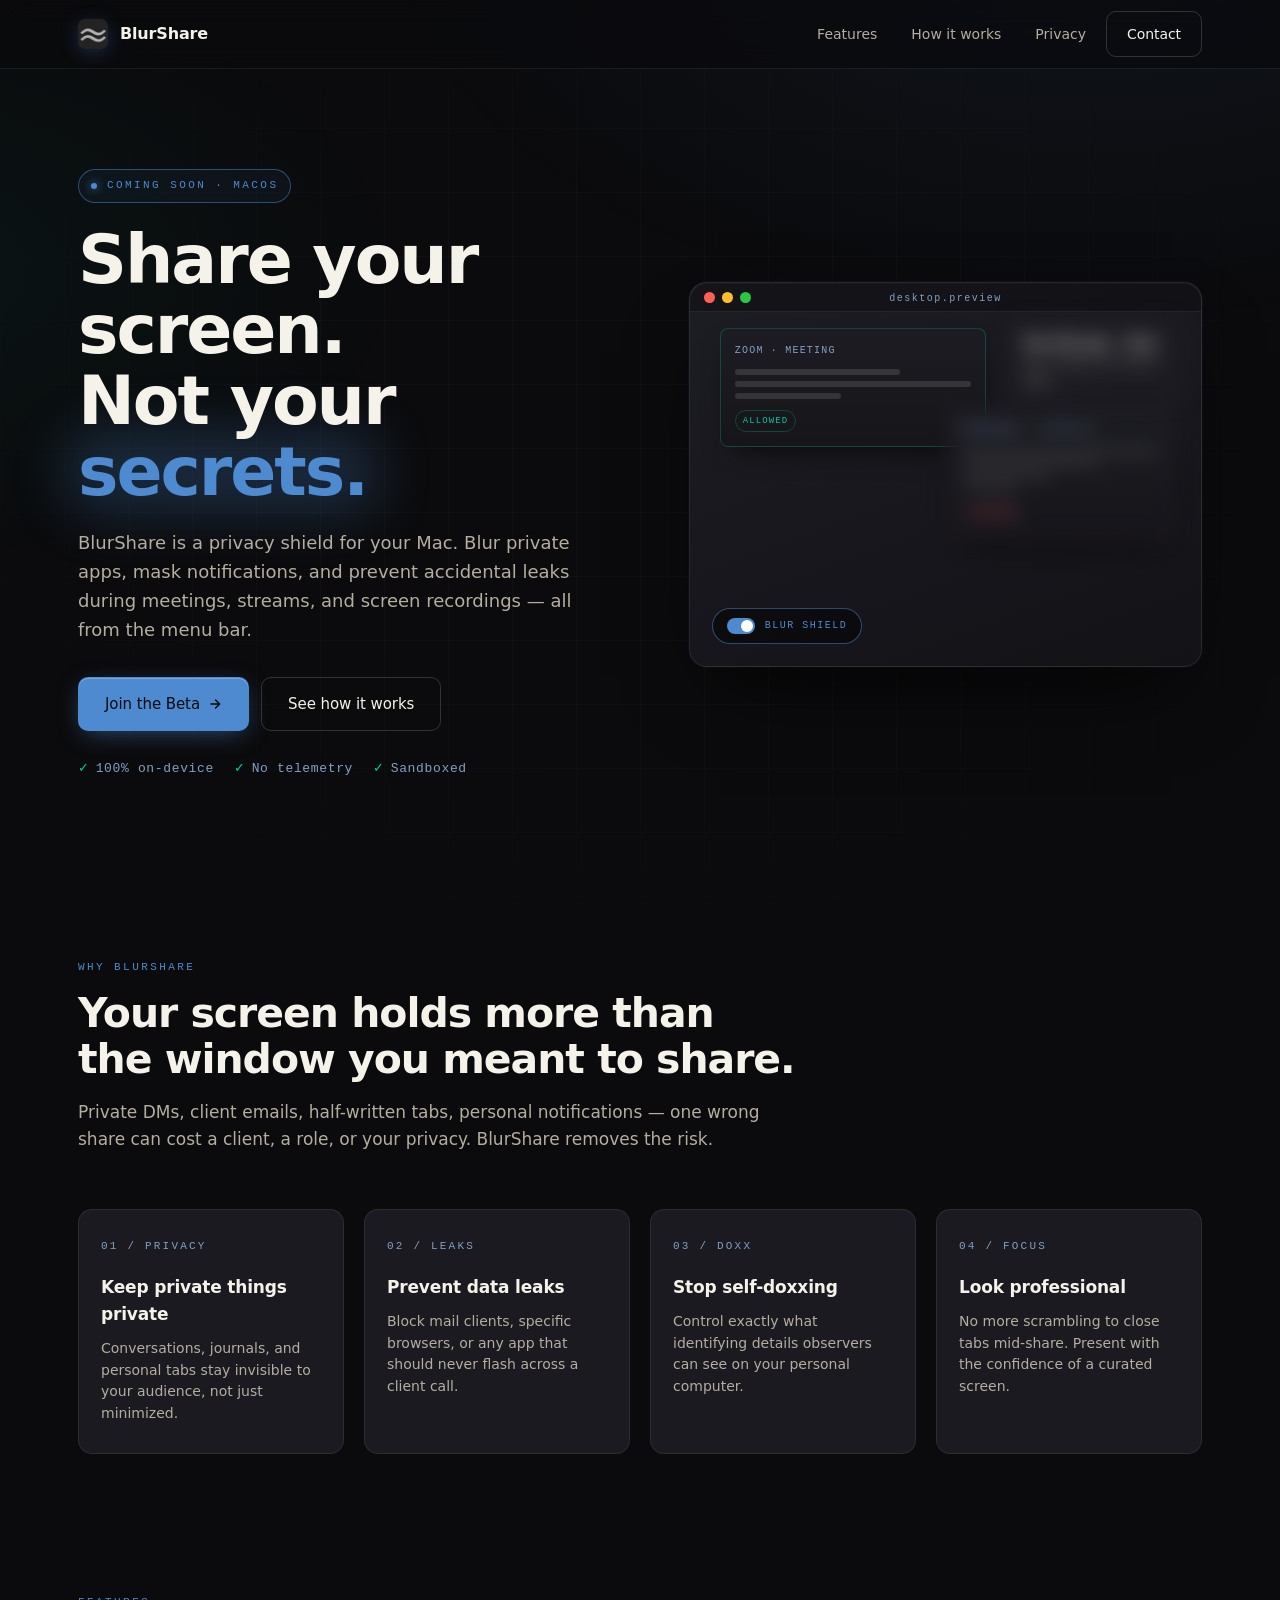
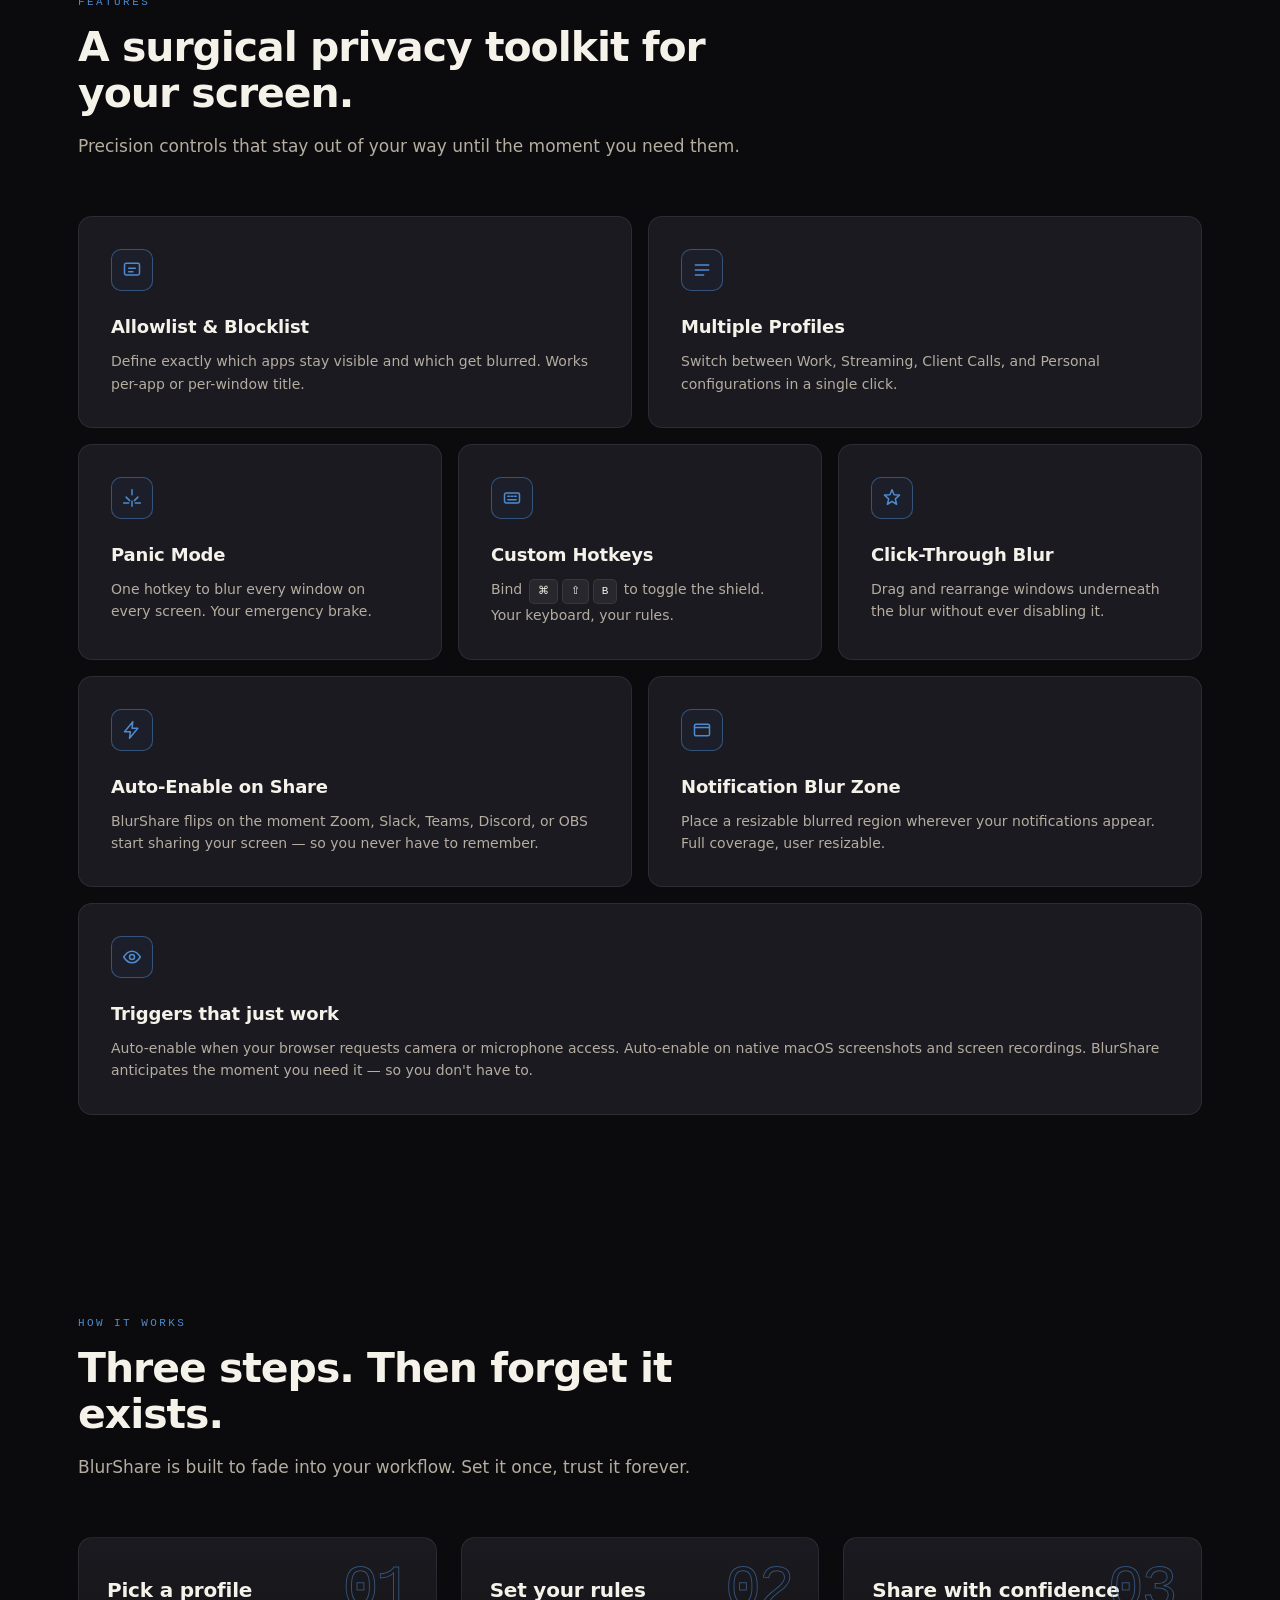
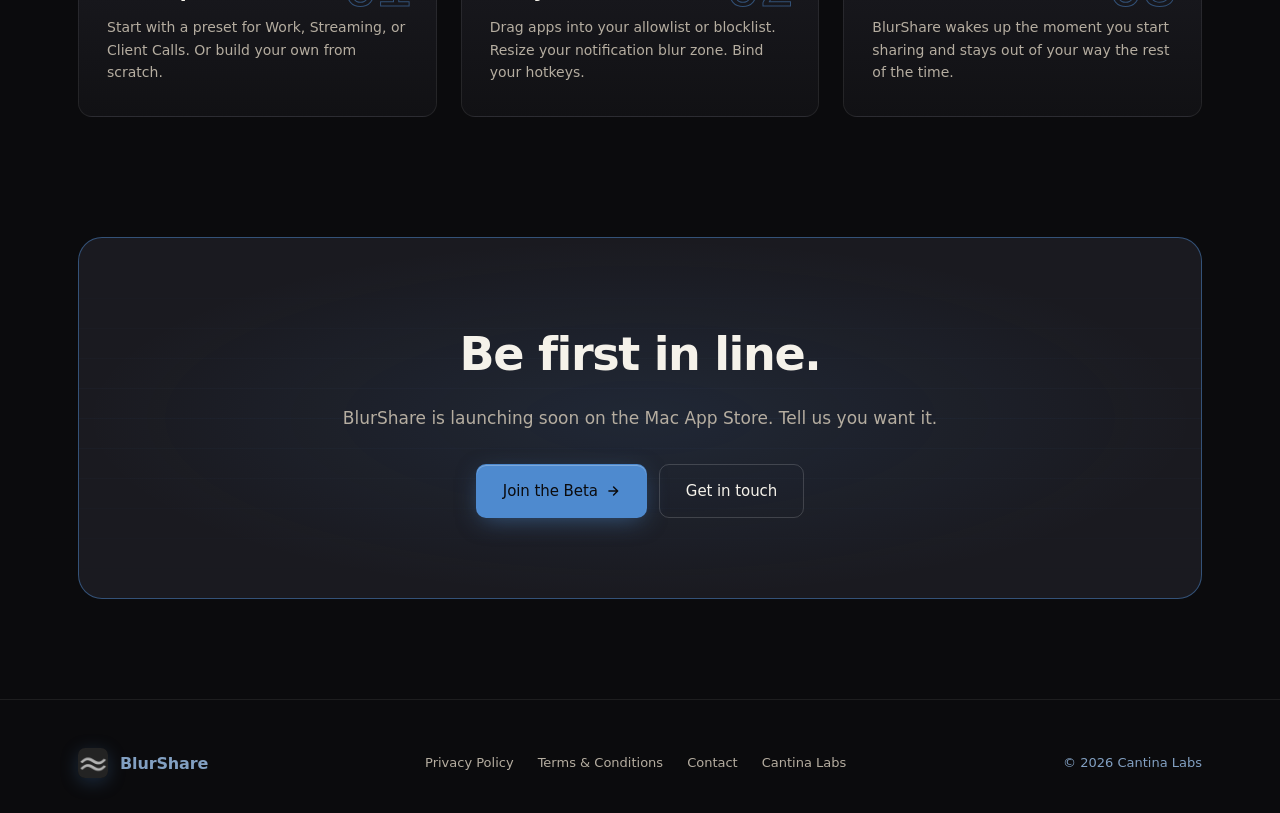
==== index.html @ 6f6465c3 "gitignore" ====
<!doctype html>
<html lang="en">
<head>
  <meta charset="utf-8" />
  <meta name="viewport" content="width=device-width, initial-scale=1" />
  <title>BlurShare — Share your screen, not your secrets.</title>
  <meta name="description" content="BlurShare is a macOS privacy shield for screen sharing and recording. Blur sensitive apps, mask notifications, and prevent accidental leaks — all from the menu bar." />
  <meta name="theme-color" content="#0b0b0d" />
  <link rel="icon" href="assets/app-icon.png" />
  <link rel="apple-touch-icon" href="assets/app-icon.png" />
  <meta property="og:title" content="BlurShare — Share your screen, not your secrets." />
  <meta property="og:description" content="A macOS privacy shield for screen sharing and recording. Built for professionals, creators, and anyone who shares their screen." />
  <meta property="og:image" content="assets/app-icon.png" />
  <meta property="og:type" content="website" />
  <link rel="stylesheet" href="styles.css" />
</head>
<body>

  <!-- NAV -->
  <nav class="nav">
    <div class="container nav-inner">
      <a class="nav-brand" href="/">
        <img src="assets/app-icon.png" alt="BlurShare icon" />
        <span>BlurShare</span>
      </a>
      <div class="nav-links">
        <a class="nav-link" href="#features">Features</a>
        <a class="nav-link" href="#how">How it works</a>
        <a class="nav-link" href="privacy.html">Privacy</a>
        <a class="btn btn-ghost" href="https://cantinalabs.dev/#contact">Contact</a>
      </div>
    </div>
  </nav>

  <!-- HERO -->
  <header class="hero">
    <div class="container hero-grid">
      <div class="hero-copy reveal">
        <span class="eyebrow"><span class="dot"></span> Coming soon · macOS</span>
        <h1>
          Share your screen.<br />
          Not your <span class="blur-word">secrets.</span>
        </h1>
        <p class="lede">
          BlurShare is a privacy shield for your Mac. Blur private apps, mask
          notifications, and prevent accidental leaks during meetings,
          streams, and screen recordings — all from the menu bar.
        </p>
        <div class="hero-ctas">
          <a class="btn btn-primary btn-lg" href="https://testflight.apple.com/join/V9GjfPta">
            Join the Beta
            <svg width="14" height="14" viewBox="0 0 24 24" fill="none" stroke="currentColor" stroke-width="2.5" stroke-linecap="round" stroke-linejoin="round"><path d="M5 12h14M13 5l7 7-7 7"/></svg>
          </a>
          <a class="btn btn-ghost btn-lg" href="#features">See how it works</a>
        </div>
        <div class="hero-meta">
          <span><span class="tick">✓</span> 100% on-device</span>
          <span><span class="tick">✓</span> No telemetry</span>
          <span><span class="tick">✓</span> Sandboxed</span>
        </div>
      </div>

      <!-- INTERACTIVE DEMO -->
      <div class="demo reveal reveal-d2" aria-label="Interactive preview">
        <div class="demo-lights"><span></span><span></span><span></span></div>
        <div class="demo-label">desktop.preview</div>

        <div class="win allowed">
          <div class="win-title">Zoom · Meeting</div>
          <div class="win-body">
            <div class="line med"></div>
            <div class="line"></div>
            <div class="line short"></div>
          </div>
          <span class="tag-pill">Allowed</span>
        </div>

        <div class="win private">
          <div class="win-title">Messages · Private</div>
          <div class="win-body">
            <div class="line"></div>
            <div class="line med"></div>
            <div class="line short"></div>
            <div class="line tiny"></div>
          </div>
          <span class="tag-pill">Blocked</span>
        </div>

        <div class="notif">
          <strong>New Message — Mom</strong>
          don't forget your dentist appt…
        </div>

        <button class="demo-toggle" type="button" aria-label="Toggle blur">
          <span class="sw"></span>
          Blur Shield
        </button>
      </div>
    </div>
  </header>

  <!-- PROBLEM / WHY -->
  <section id="why">
    <div class="container">
      <div class="section-head reveal">
        <div class="section-tag">Why BlurShare</div>
        <h2>Your screen holds more than the window you meant to share.</h2>
        <p>Private DMs, client emails, half-written tabs, personal
          notifications — one wrong share can cost a client, a role, or your
          privacy. BlurShare removes the risk.</p>
      </div>

      <div class="problem-row">
        <div class="p-card reveal reveal-d1">
          <div class="num">01 / PRIVACY</div>
          <h3>Keep private things private</h3>
          <p>Conversations, journals, and personal tabs stay invisible to your audience, not just minimized.</p>
        </div>
        <div class="p-card reveal reveal-d2">
          <div class="num">02 / LEAKS</div>
          <h3>Prevent data leaks</h3>
          <p>Block mail clients, specific browsers, or any app that should never flash across a client call.</p>
        </div>
        <div class="p-card reveal reveal-d3">
          <div class="num">03 / DOXX</div>
          <h3>Stop self-doxxing</h3>
          <p>Control exactly what identifying details observers can see on your personal computer.</p>
        </div>
        <div class="p-card reveal reveal-d4">
          <div class="num">04 / FOCUS</div>
          <h3>Look professional</h3>
          <p>No more scrambling to close tabs mid-share. Present with the confidence of a curated screen.</p>
        </div>
      </div>
    </div>
  </section>

  <!-- FEATURES -->
  <section id="features" style="padding-top:40px">
    <div class="container">
      <div class="section-head reveal">
        <div class="section-tag">Features</div>
        <h2>A surgical privacy toolkit for your screen.</h2>
        <p>Precision controls that stay out of your way until the moment you need them.</p>
      </div>

      <div class="features-grid">
        <div class="feat wide reveal reveal-d1">
          <div class="feat-icon">
            <svg width="20" height="20" viewBox="0 0 24 24" fill="none" stroke="currentColor" stroke-width="1.8" stroke-linecap="round" stroke-linejoin="round"><rect x="3" y="4" width="18" height="14" rx="2"/><path d="M8 10h8M8 14h5"/></svg>
          </div>
          <h3>Allowlist &amp; Blocklist</h3>
          <p>Define exactly which apps stay visible and which get blurred. Works per-app or per-window title.</p>
        </div>
        <div class="feat wide reveal reveal-d2">
          <div class="feat-icon">
            <svg width="20" height="20" viewBox="0 0 24 24" fill="none" stroke="currentColor" stroke-width="1.8" stroke-linecap="round" stroke-linejoin="round"><path d="M4 6h16M4 12h16M4 18h10"/></svg>
          </div>
          <h3>Multiple Profiles</h3>
          <p>Switch between Work, Streaming, Client Calls, and Personal configurations in a single click.</p>
        </div>

        <div class="feat reveal reveal-d1">
          <div class="feat-icon">
            <svg width="20" height="20" viewBox="0 0 24 24" fill="none" stroke="currentColor" stroke-width="1.8" stroke-linecap="round" stroke-linejoin="round"><path d="M12 2v6M4.93 10.93l4.24 4.24M2 18h6M19.07 10.93l-4.24 4.24M22 18h-6M12 22v-6"/></svg>
          </div>
          <h3>Panic Mode</h3>
          <p>One hotkey to blur every window on every screen. Your emergency brake.</p>
        </div>
        <div class="feat reveal reveal-d2">
          <div class="feat-icon">
            <svg width="20" height="20" viewBox="0 0 24 24" fill="none" stroke="currentColor" stroke-width="1.8" stroke-linecap="round" stroke-linejoin="round"><rect x="3" y="6" width="18" height="12" rx="2"/><path d="M7 10h2M11 10h2M15 10h2M7 14h10"/></svg>
          </div>
          <h3>Custom Hotkeys</h3>
          <p>Bind <span class="kbd">⌘</span><span class="kbd">⇧</span><span class="kbd">B</span> to toggle the shield. Your keyboard, your rules.</p>
        </div>
        <div class="feat reveal reveal-d3">
          <div class="feat-icon">
            <svg width="20" height="20" viewBox="0 0 24 24" fill="none" stroke="currentColor" stroke-width="1.8" stroke-linecap="round" stroke-linejoin="round"><path d="M12 2l2.5 6 6.5.5-5 4.5 1.5 6.5L12 16l-5.5 3.5 1.5-6.5L3 8.5 9.5 8z"/></svg>
          </div>
          <h3>Click-Through Blur</h3>
          <p>Drag and rearrange windows underneath the blur without ever disabling it.</p>
        </div>

        <div class="feat wide reveal reveal-d1">
          <div class="feat-icon">
            <svg width="20" height="20" viewBox="0 0 24 24" fill="none" stroke="currentColor" stroke-width="1.8" stroke-linecap="round" stroke-linejoin="round"><path d="M13 2L3 14h7l-1 8 10-12h-7l1-8z"/></svg>
          </div>
          <h3>Auto-Enable on Share</h3>
          <p>BlurShare flips on the moment Zoom, Slack, Teams, Discord, or OBS start sharing your screen — so you never have to remember.</p>
        </div>
        <div class="feat wide reveal reveal-d2">
          <div class="feat-icon">
            <svg width="20" height="20" viewBox="0 0 24 24" fill="none" stroke="currentColor" stroke-width="1.8" stroke-linecap="round" stroke-linejoin="round"><rect x="3" y="5" width="18" height="14" rx="2"/><path d="M3 9h18"/></svg>
          </div>
          <h3>Notification Blur Zone</h3>
          <p>Place a resizable blurred region wherever your notifications appear. Full coverage, user resizable.</p>
        </div>

        <div class="feat full reveal reveal-d1">
          <div class="feat-icon">
            <svg width="20" height="20" viewBox="0 0 24 24" fill="none" stroke="currentColor" stroke-width="1.8" stroke-linecap="round" stroke-linejoin="round"><circle cx="12" cy="12" r="3"/><path d="M2 12c2.5-4 6-7 10-7s7.5 3 10 7c-2.5 4-6 7-10 7s-7.5-3-10-7z"/></svg>
          </div>
          <h3>Triggers that just work</h3>
          <p>Auto-enable when your browser requests camera or microphone access. Auto-enable on native macOS screenshots and screen recordings. BlurShare anticipates the moment you need it — so you don't have to.</p>
        </div>
      </div>
    </div>
  </section>

  <!-- HOW IT WORKS -->
  <section id="how">
    <div class="container">
      <div class="section-head reveal">
        <div class="section-tag">How it works</div>
        <h2>Three steps. Then forget it exists.</h2>
        <p>BlurShare is built to fade into your workflow. Set it once, trust it forever.</p>
      </div>
      <div class="how">
        <div class="step reveal reveal-d1">
          <h3>Pick a profile</h3>
          <p>Start with a preset for Work, Streaming, or Client Calls. Or build your own from scratch.</p>
        </div>
        <div class="step reveal reveal-d2">
          <h3>Set your rules</h3>
          <p>Drag apps into your allowlist or blocklist. Resize your notification blur zone. Bind your hotkeys.</p>
        </div>
        <div class="step reveal reveal-d3">
          <h3>Share with confidence</h3>
          <p>BlurShare wakes up the moment you start sharing and stays out of your way the rest of the time.</p>
        </div>
      </div>
    </div>
  </section>

  <!-- CTA -->
  <section id="cta" style="padding-top:20px">
    <div class="container">
      <div class="cta-block reveal">
        <h2>Be first in line.</h2>
        <p>BlurShare is launching soon on the Mac App Store. Tell us you want it.</p>
        <div class="cta-ctas">
          <a class="btn btn-primary btn-lg" href="https://testflight.apple.com/join/V9GjfPta">
            Join the Beta
            <svg width="14" height="14" viewBox="0 0 24 24" fill="none" stroke="currentColor" stroke-width="2.5" stroke-linecap="round" stroke-linejoin="round"><path d="M5 12h14M13 5l7 7-7 7"/></svg>
          </a>
          <a class="btn btn-ghost btn-lg" href="https://cantinalabs.dev/#contact">Get in touch</a>
        </div>
      </div>
    </div>
  </section>

  <!-- FOOTER -->
  <footer>
    <div class="container foot-grid">
      <div class="nav-brand">
        <img src="assets/app-icon.png" alt="BlurShare icon" />
        <span>BlurShare</span>
      </div>
      <div class="foot-links">
        <a href="privacy.html">Privacy Policy</a>
        <a href="terms.html">Terms &amp; Conditions</a>
        <a href="https://cantinalabs.dev/#contact">Contact</a>
        <a href="https://cantinalabs.dev">Cantina Labs</a>
      </div>
      <div>© <span data-year>2026</span> Cantina Labs</div>
    </div>
  </footer>

  <script src="script.js"></script>
</body>
</html>
---- styles.css ----
/* BlurShare — shared styles */

:root {
  --bg: #0b0b0d;
  --bg-2: #111114;
  --bg-3: #17171c;
  --surface: #1a1a20;
  --border: rgba(255, 255, 255, 0.08);
  --border-strong: rgba(255, 255, 255, 0.16);
  --fg: #f5f2ea;
  --fg-dim: #b5ada0;
  --muted: #82a0c2;
  --blue: #4e8acf;
  --blue-dim: rgba(78, 138, 207, 0.5);
  --blue-glow: rgba(78, 138, 207, 0.25);
  --teal: #00c9a7;
  --teal-dim: rgba(0, 201, 167, 0.25);
  --danger: #ff6b6b;
  --font-sans: -apple-system, BlinkMacSystemFont, "SF Pro Display", "Inter", system-ui, sans-serif;
  --font-mono: "SF Mono", "JetBrains Mono", ui-monospace, Menlo, monospace;
  --radius: 14px;
  --maxw: 1180px;
  --ease: cubic-bezier(0.22, 1, 0.36, 1);
}

* { box-sizing: border-box; margin: 0; padding: 0; }

html { scroll-behavior: smooth; }

body {
  font-family: var(--font-sans);
  background: var(--bg);
  color: var(--fg);
  line-height: 1.6;
  overflow-x: hidden;
  -webkit-font-smoothing: antialiased;
}

/* ambient background noise + grid */
body::before {
  content: "";
  position: fixed;
  inset: 0;
  pointer-events: none;
  background-image:
    radial-gradient(1200px 700px at 85% -10%, rgba(78, 138, 207, 0.08), transparent 60%),
    radial-gradient(900px 500px at -10% 30%, rgba(0, 201, 167, 0.05), transparent 60%);
  z-index: 0;
}

body::after {
  content: "";
  position: fixed;
  inset: 0;
  pointer-events: none;
  background-image:
    linear-gradient(rgba(255, 255, 255, 0.025) 1px, transparent 1px),
    linear-gradient(90deg, rgba(255, 255, 255, 0.025) 1px, transparent 1px);
  background-size: 64px 64px;
  mask-image: radial-gradient(ellipse at center, black 40%, transparent 85%);
  z-index: 0;
}

a { color: inherit; text-decoration: none; }

.container {
  width: 100%;
  max-width: var(--maxw);
  margin: 0 auto;
  padding: 0 28px;
  position: relative;
  z-index: 1;
}

/* ============ NAV ============ */
.nav {
  position: sticky;
  top: 0;
  z-index: 100;
  background: rgba(11, 11, 13, 0.72);
  backdrop-filter: saturate(150%) blur(14px);
  -webkit-backdrop-filter: saturate(150%) blur(14px);
  border-bottom: 1px solid var(--border);
}
.nav-inner {
  display: flex; align-items: center; justify-content: space-between;
  height: 68px;
}
.nav-brand {
  display: flex; align-items: center; gap: 12px;
  font-weight: 600; letter-spacing: -0.01em;
}
.nav-brand img {
  width: 30px; height: 30px; border-radius: 7px;
  box-shadow: 0 4px 18px rgba(78, 138, 207, 0.25);
}
.nav-brand span { font-size: 16px; }
.nav-links { display: flex; align-items: center; gap: 6px; }
.nav-link {
  padding: 8px 14px;
  font-size: 14px;
  color: var(--fg-dim);
  border-radius: 8px;
  transition: color 0.2s var(--ease), background 0.2s var(--ease);
}
.nav-link:hover { color: var(--fg); background: rgba(255, 255, 255, 0.04); }

.btn {
  display: inline-flex; align-items: center; gap: 8px;
  padding: 11px 20px;
  font-size: 14px;
  font-weight: 500;
  letter-spacing: -0.005em;
  border-radius: 10px;
  border: 1px solid transparent;
  cursor: pointer;
  transition: transform 0.2s var(--ease), box-shadow 0.25s var(--ease), background 0.2s var(--ease), border-color 0.2s var(--ease);
}
.btn-primary {
  background: var(--blue);
  color: #0b0b0d;
  box-shadow: 0 6px 24px -6px rgba(78, 138, 207, 0.55), inset 0 1px 0 rgba(255, 255, 255, 0.25);
}
.btn-primary:hover { transform: translateY(-1px); box-shadow: 0 10px 30px -6px rgba(78, 138, 207, 0.7); }
.btn-ghost {
  background: transparent;
  color: var(--fg);
  border-color: var(--border-strong);
}
.btn-ghost:hover { background: rgba(255, 255, 255, 0.04); border-color: rgba(255, 255, 255, 0.28); }
.btn-lg { padding: 14px 26px; font-size: 15px; }

/* ============ HERO ============ */
.hero {
  position: relative;
  padding: 100px 0 80px;
  overflow: hidden;
}
.hero-grid {
  display: grid;
  grid-template-columns: 1.05fr 1fr;
  gap: 72px;
  align-items: center;
}
.eyebrow {
  display: inline-flex; align-items: center; gap: 10px;
  font-family: var(--font-mono);
  font-size: 11px;
  letter-spacing: 0.22em;
  text-transform: uppercase;
  color: var(--blue);
  padding: 7px 12px;
  border: 1px solid var(--blue-dim);
  border-radius: 999px;
  background: rgba(78, 138, 207, 0.06);
}
.eyebrow .dot {
  width: 6px; height: 6px; border-radius: 50%; background: var(--blue);
  box-shadow: 0 0 10px var(--blue);
  animation: pulse 2s infinite;
}
@keyframes pulse {
  0%, 100% { opacity: 1; transform: scale(1); }
  50% { opacity: 0.5; transform: scale(0.85); }
}
.hero h1 {
  font-size: clamp(40px, 5.5vw, 68px);
  line-height: 1.04;
  letter-spacing: -0.03em;
  font-weight: 600;
  margin: 22px 0 22px;
}
.hero h1 .blur-word {
  position: relative;
  display: inline-block;
  color: var(--blue);
}
.hero h1 .blur-word::after {
  content: "";
  position: absolute;
  inset: -6px -10px;
  background: var(--blue);
  filter: blur(28px);
  opacity: 0.25;
  z-index: -1;
  border-radius: 20px;
}
.hero p.lede {
  font-size: 18px;
  color: var(--fg-dim);
  max-width: 540px;
  margin-bottom: 32px;
}
.hero-ctas { display: flex; gap: 12px; flex-wrap: wrap; }
.hero-meta {
  margin-top: 28px;
  display: flex; gap: 20px; flex-wrap: wrap;
  color: var(--muted);
  font-size: 13px;
  font-family: var(--font-mono);
  letter-spacing: 0.05em;
}
.hero-meta span { display: flex; align-items: center; gap: 6px; }
.hero-meta .tick { color: var(--teal); }

/* ============ HERO DEMO ============ */
.demo {
  position: relative;
  aspect-ratio: 4 / 3;
  border-radius: 18px;
  background: linear-gradient(160deg, #1d1d24 0%, #121217 100%);
  border: 1px solid var(--border);
  box-shadow:
    0 40px 80px -30px rgba(0, 0, 0, 0.8),
    0 0 0 1px rgba(78, 138, 207, 0.05),
    inset 0 1px 0 rgba(255, 255, 255, 0.04);
  overflow: hidden;
  padding: 36px 22px 22px;
}
.demo::before {
  content: ""; position: absolute; top: 0; left: 0; right: 0; height: 28px;
  background: rgba(0, 0, 0, 0.3);
  border-bottom: 1px solid var(--border);
}
.demo-lights { position: absolute; top: 9px; left: 14px; display: flex; gap: 7px; }
.demo-lights span { width: 11px; height: 11px; border-radius: 50%; }
.demo-lights span:nth-child(1) { background: #ff5f57; }
.demo-lights span:nth-child(2) { background: #ffbd2e; }
.demo-lights span:nth-child(3) { background: #28c840; }
.demo-label {
  position: absolute; top: 8px; left: 50%; transform: translateX(-50%);
  font-family: var(--font-mono); font-size: 10px; color: var(--muted);
  letter-spacing: 0.15em;
}

.win {
  position: absolute;
  border-radius: 8px;
  border: 1px solid var(--border);
  background: linear-gradient(180deg, #1c1c22, #15151a);
  padding: 14px;
  transition: filter 0.45s var(--ease), opacity 0.45s var(--ease), transform 0.5s var(--ease);
  box-shadow: 0 12px 30px -14px rgba(0, 0, 0, 0.8);
}
.win-title {
  font-family: var(--font-mono); font-size: 10px;
  color: var(--muted); letter-spacing: 0.12em;
  text-transform: uppercase; margin-bottom: 10px;
}
.win-body .line { height: 6px; border-radius: 3px; background: rgba(255, 255, 255, 0.12); margin-bottom: 6px; }
.win-body .line.short { width: 45%; }
.win-body .line.med { width: 70%; }
.win-body .line.tiny { width: 28%; }

.win.allowed {
  top: 45px; left: 30px; width: 52%;
  border-color: rgba(0, 201, 167, 0.25);
}
.win.allowed .tag-pill {
  display: inline-block; font-family: var(--font-mono); font-size: 9px;
  color: var(--teal); padding: 3px 7px; border: 1px solid var(--teal-dim);
  border-radius: 99px; letter-spacing: 0.12em; text-transform: uppercase;
}
.win.private {
  top: 125px; right: 28px; width: 44%;
  border-color: rgba(255, 107, 107, 0.22);
}
.win.private .tag-pill {
  display: inline-block; font-family: var(--font-mono); font-size: 9px;
  color: var(--danger); padding: 3px 7px; border: 1px solid rgba(255, 107, 107, 0.3);
  border-radius: 99px; letter-spacing: 0.12em; text-transform: uppercase;
}

.demo.on .win.private {
  filter: blur(9px) saturate(1.1);
}

.notif {
  position: absolute;
  top: 40px; right: 20px;
  width: 170px;
  padding: 10px 12px;
  background: rgba(28, 28, 34, 0.92);
  border: 1px solid var(--border-strong);
  border-radius: 10px;
  backdrop-filter: blur(8px);
  font-size: 11px;
  color: var(--fg-dim);
  transition: filter 0.45s var(--ease);
  z-index: 3;
}
.notif strong { color: var(--fg); font-size: 11px; display: block; margin-bottom: 2px; }
.demo.on .notif { filter: blur(10px); }

.demo-toggle {
  position: absolute;
  left: 22px; bottom: 22px;
  display: inline-flex; align-items: center; gap: 10px;
  padding: 9px 14px;
  background: rgba(0, 0, 0, 0.45);
  border: 1px solid var(--border-strong);
  border-radius: 999px;
  font-family: var(--font-mono);
  font-size: 10px;
  letter-spacing: 0.15em;
  text-transform: uppercase;
  color: var(--fg-dim);
  cursor: pointer;
  transition: all 0.25s var(--ease);
  z-index: 4;
}
.demo-toggle:hover { border-color: var(--blue-dim); color: var(--fg); }
.demo-toggle .sw {
  width: 28px; height: 16px; border-radius: 99px;
  background: rgba(255,255,255,0.1);
  position: relative;
  transition: background 0.25s var(--ease);
}
.demo-toggle .sw::after {
  content: ""; position: absolute; top: 2px; left: 2px;
  width: 12px; height: 12px; border-radius: 50%;
  background: #fff;
  transition: left 0.25s var(--ease);
}
.demo.on .demo-toggle .sw { background: var(--blue); }
.demo.on .demo-toggle .sw::after { left: 14px; }
.demo.on .demo-toggle { color: var(--blue); border-color: var(--blue-dim); }

/* ============ SECTIONS ============ */
section { position: relative; padding: 100px 0; z-index: 1; }
.section-head { max-width: 720px; margin-bottom: 56px; }
.section-tag {
  font-family: var(--font-mono); font-size: 11px;
  letter-spacing: 0.22em; text-transform: uppercase;
  color: var(--blue); margin-bottom: 14px;
}
.section-head h2 {
  font-size: clamp(30px, 3.2vw, 44px);
  line-height: 1.12;
  letter-spacing: -0.025em;
  font-weight: 600;
  margin-bottom: 16px;
}
.section-head p { color: var(--fg-dim); font-size: 17px; }

/* ============ PROBLEM ROW ============ */
.problem-row {
  display: grid;
  grid-template-columns: repeat(4, 1fr);
  gap: 20px;
}
.p-card {
  padding: 28px 22px;
  background: var(--surface);
  border: 1px solid var(--border);
  border-radius: var(--radius);
  transition: transform 0.3s var(--ease), border-color 0.3s var(--ease);
}
.p-card:hover { transform: translateY(-4px); border-color: var(--blue-dim); }
.p-card .num {
  font-family: var(--font-mono);
  font-size: 11px;
  color: var(--muted);
  letter-spacing: 0.2em;
  margin-bottom: 18px;
}
.p-card h3 {
  font-size: 17px; font-weight: 600;
  letter-spacing: -0.01em; margin-bottom: 10px;
}
.p-card p { font-size: 14px; color: var(--fg-dim); line-height: 1.55; }

/* ============ FEATURES ============ */
.features-grid {
  display: grid;
  grid-template-columns: repeat(6, 1fr);
  gap: 16px;
}
.feat {
  grid-column: span 2;
  padding: 32px;
  background: var(--surface);
  border: 1px solid var(--border);
  border-radius: var(--radius);
  position: relative;
  overflow: hidden;
  transition: border-color 0.3s var(--ease), transform 0.3s var(--ease);
}
.feat:hover { border-color: var(--blue-dim); transform: translateY(-3px); }
.feat.wide { grid-column: span 3; }
.feat.full { grid-column: span 6; }
.feat-icon {
  width: 42px; height: 42px;
  display: grid; place-items: center;
  border: 1px solid var(--blue-dim);
  color: var(--blue);
  border-radius: 10px;
  margin-bottom: 22px;
  background: rgba(78, 138, 207, 0.05);
}
.feat h3 {
  font-size: 18px; font-weight: 600; letter-spacing: -0.01em; margin-bottom: 8px;
}
.feat p { color: var(--fg-dim); font-size: 14px; line-height: 1.6; }
.feat .kbd {
  display: inline-block;
  font-family: var(--font-mono); font-size: 11px;
  padding: 3px 8px;
  background: rgba(255,255,255,0.06);
  border: 1px solid var(--border);
  border-radius: 5px;
  color: var(--fg);
  margin: 0 2px;
}

/* ============ HOW ============ */
.how {
  display: grid;
  grid-template-columns: repeat(3, 1fr);
  gap: 24px;
  counter-reset: step;
}
.step {
  padding: 36px 28px 32px;
  background: linear-gradient(180deg, var(--surface), var(--bg-2));
  border: 1px solid var(--border);
  border-radius: var(--radius);
  position: relative;
}
.step::before {
  counter-increment: step;
  content: "0" counter(step);
  font-family: var(--font-mono);
  font-size: 60px;
  font-weight: 400;
  line-height: 1;
  color: transparent;
  -webkit-text-stroke: 1px var(--blue-dim);
  position: absolute;
  top: 22px; right: 26px;
  letter-spacing: -0.04em;
}
.step h3 { font-size: 20px; margin-bottom: 10px; letter-spacing: -0.01em; }
.step p { color: var(--fg-dim); font-size: 14px; }

/* ============ CTA ============ */
.cta-block {
  text-align: center;
  padding: 80px 40px;
  border-radius: 24px;
  background: radial-gradient(ellipse at center, rgba(78, 138, 207, 0.12), transparent 70%), var(--surface);
  border: 1px solid var(--blue-dim);
  position: relative;
  overflow: hidden;
}
.cta-block::before {
  content: "";
  position: absolute;
  inset: 0;
  background-image: linear-gradient(rgba(78, 138, 207, 0.04) 1px, transparent 1px);
  background-size: 100% 30px;
  mask-image: linear-gradient(180deg, transparent, black, transparent);
  pointer-events: none;
}
.cta-block h2 {
  font-size: clamp(32px, 3.6vw, 48px);
  letter-spacing: -0.03em; font-weight: 600;
  margin-bottom: 14px;
  position: relative;
}
.cta-block p { color: var(--fg-dim); font-size: 17px; margin-bottom: 32px; position: relative; }
.cta-ctas { display: inline-flex; gap: 12px; flex-wrap: wrap; position: relative; }

/* ============ FOOTER ============ */
footer {
  border-top: 1px solid var(--border);
  padding: 48px 0 36px;
  color: var(--muted);
  font-size: 13px;
  position: relative;
  z-index: 1;
}
.foot-grid {
  display: flex; justify-content: space-between; align-items: center;
  gap: 24px; flex-wrap: wrap;
}
.foot-links { display: flex; gap: 24px; flex-wrap: wrap; }
.foot-links a { color: var(--fg-dim); transition: color 0.2s; }
.foot-links a:hover { color: var(--blue); }

/* ============ LEGAL PAGES ============ */
.legal {
  max-width: 760px; margin: 0 auto;
  padding: 80px 0 100px;
}
.legal .back {
  display: inline-flex; align-items: center; gap: 6px;
  color: var(--fg-dim); font-size: 13px;
  font-family: var(--font-mono); letter-spacing: 0.1em; text-transform: uppercase;
  margin-bottom: 32px;
  transition: color 0.2s;
}
.legal .back:hover { color: var(--blue); }
.legal h1 {
  font-size: 44px; letter-spacing: -0.03em;
  font-weight: 600; margin-bottom: 12px;
}
.legal .meta {
  color: var(--muted); font-family: var(--font-mono);
  font-size: 12px; letter-spacing: 0.12em; text-transform: uppercase;
  margin-bottom: 48px;
  padding-bottom: 28px;
  border-bottom: 1px solid var(--border);
}
.legal h2 {
  font-size: 22px; letter-spacing: -0.015em;
  font-weight: 600; margin: 42px 0 14px;
  color: var(--blue);
}
.legal h3 { font-size: 16px; font-weight: 600; margin: 24px 0 10px; }
.legal p { color: var(--fg-dim); margin-bottom: 14px; font-size: 15px; }
.legal ul, .legal ol { color: var(--fg-dim); margin: 0 0 16px 22px; font-size: 15px; }
.legal li { margin-bottom: 8px; }
.legal strong { color: var(--fg); font-weight: 600; }
.legal code {
  font-family: var(--font-mono); font-size: 13px;
  background: rgba(255,255,255,0.06);
  padding: 1px 6px; border-radius: 4px;
}
.legal table {
  width: 100%;
  border-collapse: collapse;
  margin: 18px 0 22px;
  font-size: 14px;
}
.legal th, .legal td {
  padding: 12px 14px;
  border-bottom: 1px solid var(--border);
  text-align: left;
  vertical-align: top;
}
.legal th {
  color: var(--fg);
  font-weight: 600;
  font-size: 12px;
  letter-spacing: 0.08em;
  text-transform: uppercase;
}
.legal td { color: var(--fg-dim); }
.legal a { color: var(--blue); }
.legal a:hover { text-decoration: underline; }
.legal blockquote {
  border-left: 2px solid var(--blue);
  padding: 4px 0 4px 16px;
  margin: 16px 0;
  color: var(--fg);
  font-style: italic;
}

/* ============ ANIMATIONS ============ */
.reveal {
  opacity: 0;
  transform: translateY(24px);
  transition: opacity 0.8s var(--ease), transform 0.8s var(--ease);
}
.reveal.in {
  opacity: 1;
  transform: translateY(0);
}
.reveal-d1 { transition-delay: 0.08s; }
.reveal-d2 { transition-delay: 0.16s; }
.reveal-d3 { transition-delay: 0.24s; }
.reveal-d4 { transition-delay: 0.32s; }

@keyframes float {
  0%, 100% { transform: translateY(0); }
  50% { transform: translateY(-6px); }
}

/* ============ RESPONSIVE ============ */
@media (max-width: 960px) {
  .hero { padding: 60px 0 60px; }
  .hero-grid { grid-template-columns: 1fr; gap: 48px; }
  .problem-row { grid-template-columns: repeat(2, 1fr); }
  .features-grid { grid-template-columns: repeat(2, 1fr); }
  .feat, .feat.wide, .feat.full { grid-column: span 2; }
  .how { grid-template-columns: 1fr; }
  section { padding: 70px 0; }
  .nav-link:not(.btn) { display: none; }
}
@media (max-width: 560px) {
  .problem-row { grid-template-columns: 1fr; }
  .features-grid { grid-template-columns: 1fr; }
  .feat, .feat.wide, .feat.full { grid-column: span 1; }
  .demo { aspect-ratio: 5 / 4; }
  .win.allowed { width: 58%; }
  .win.private { width: 50%; }
  .cta-block { padding: 56px 24px; }
  .legal h1 { font-size: 34px; }
}
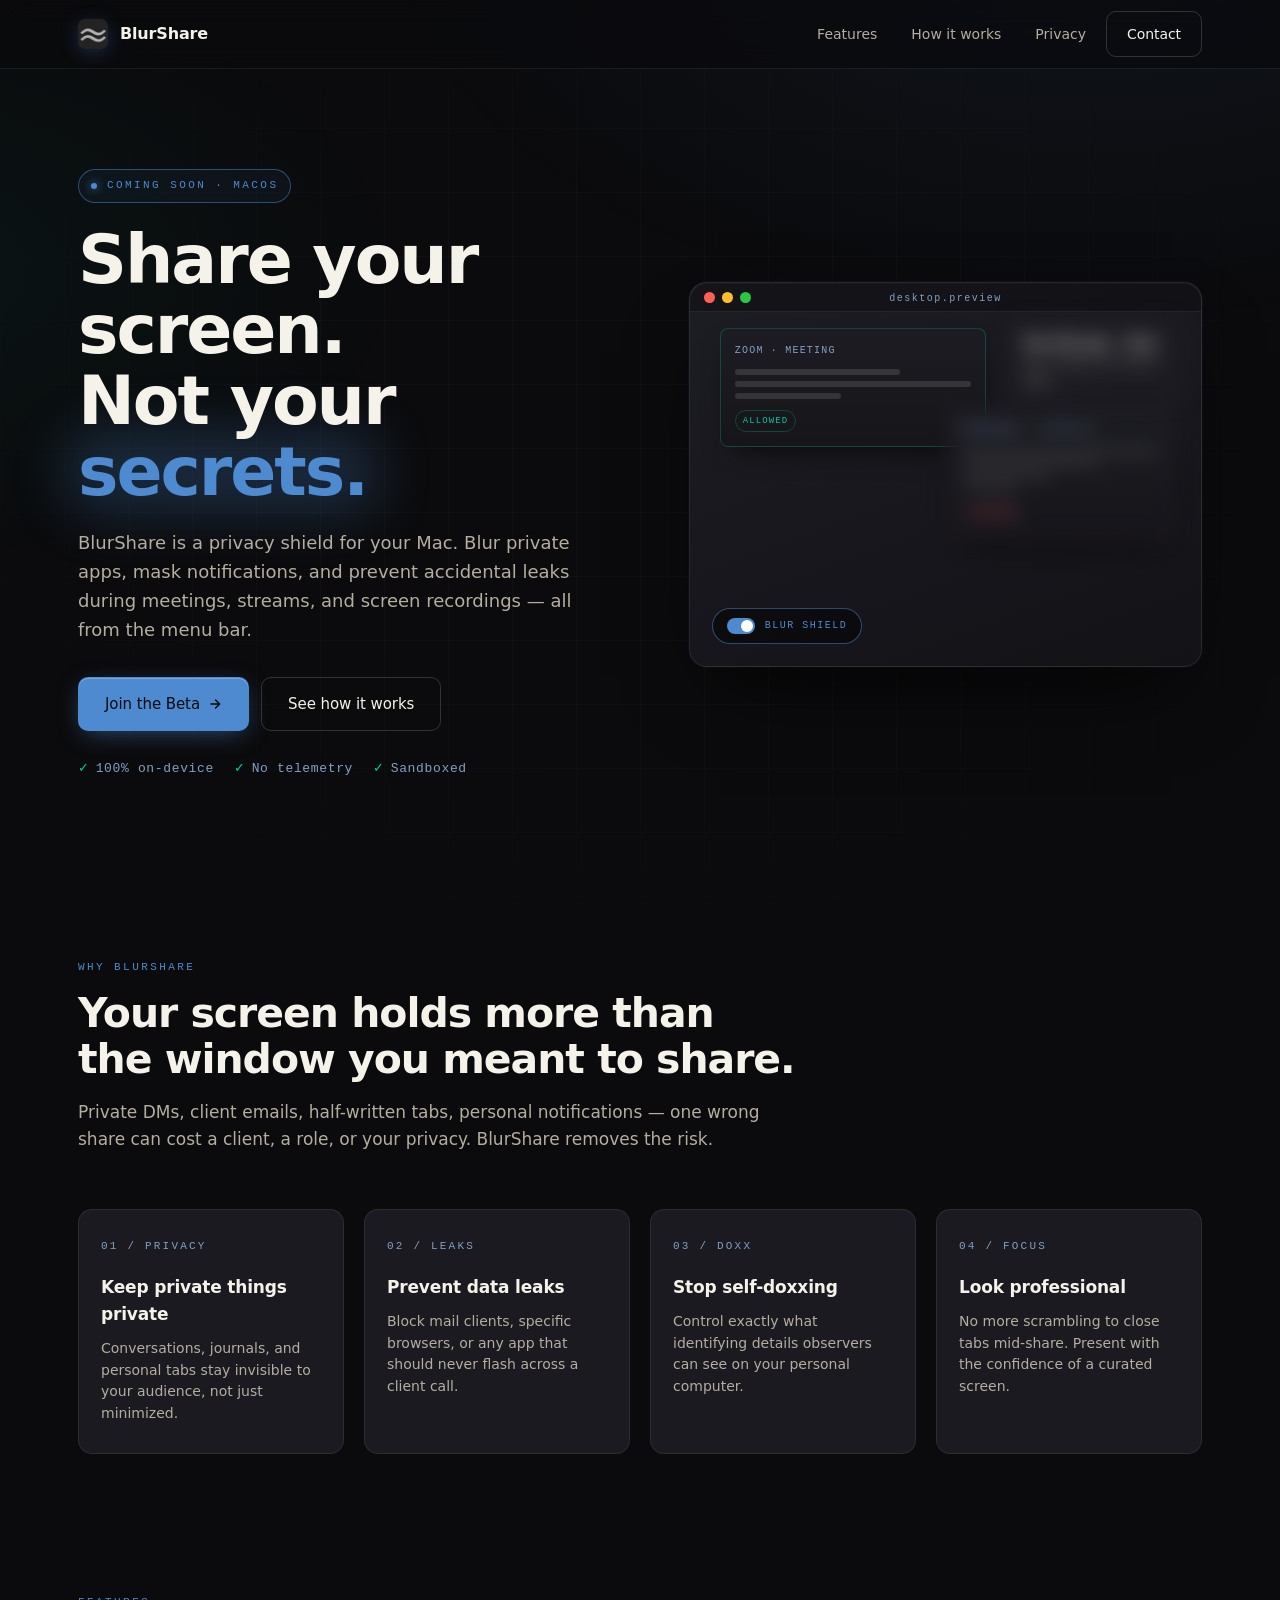
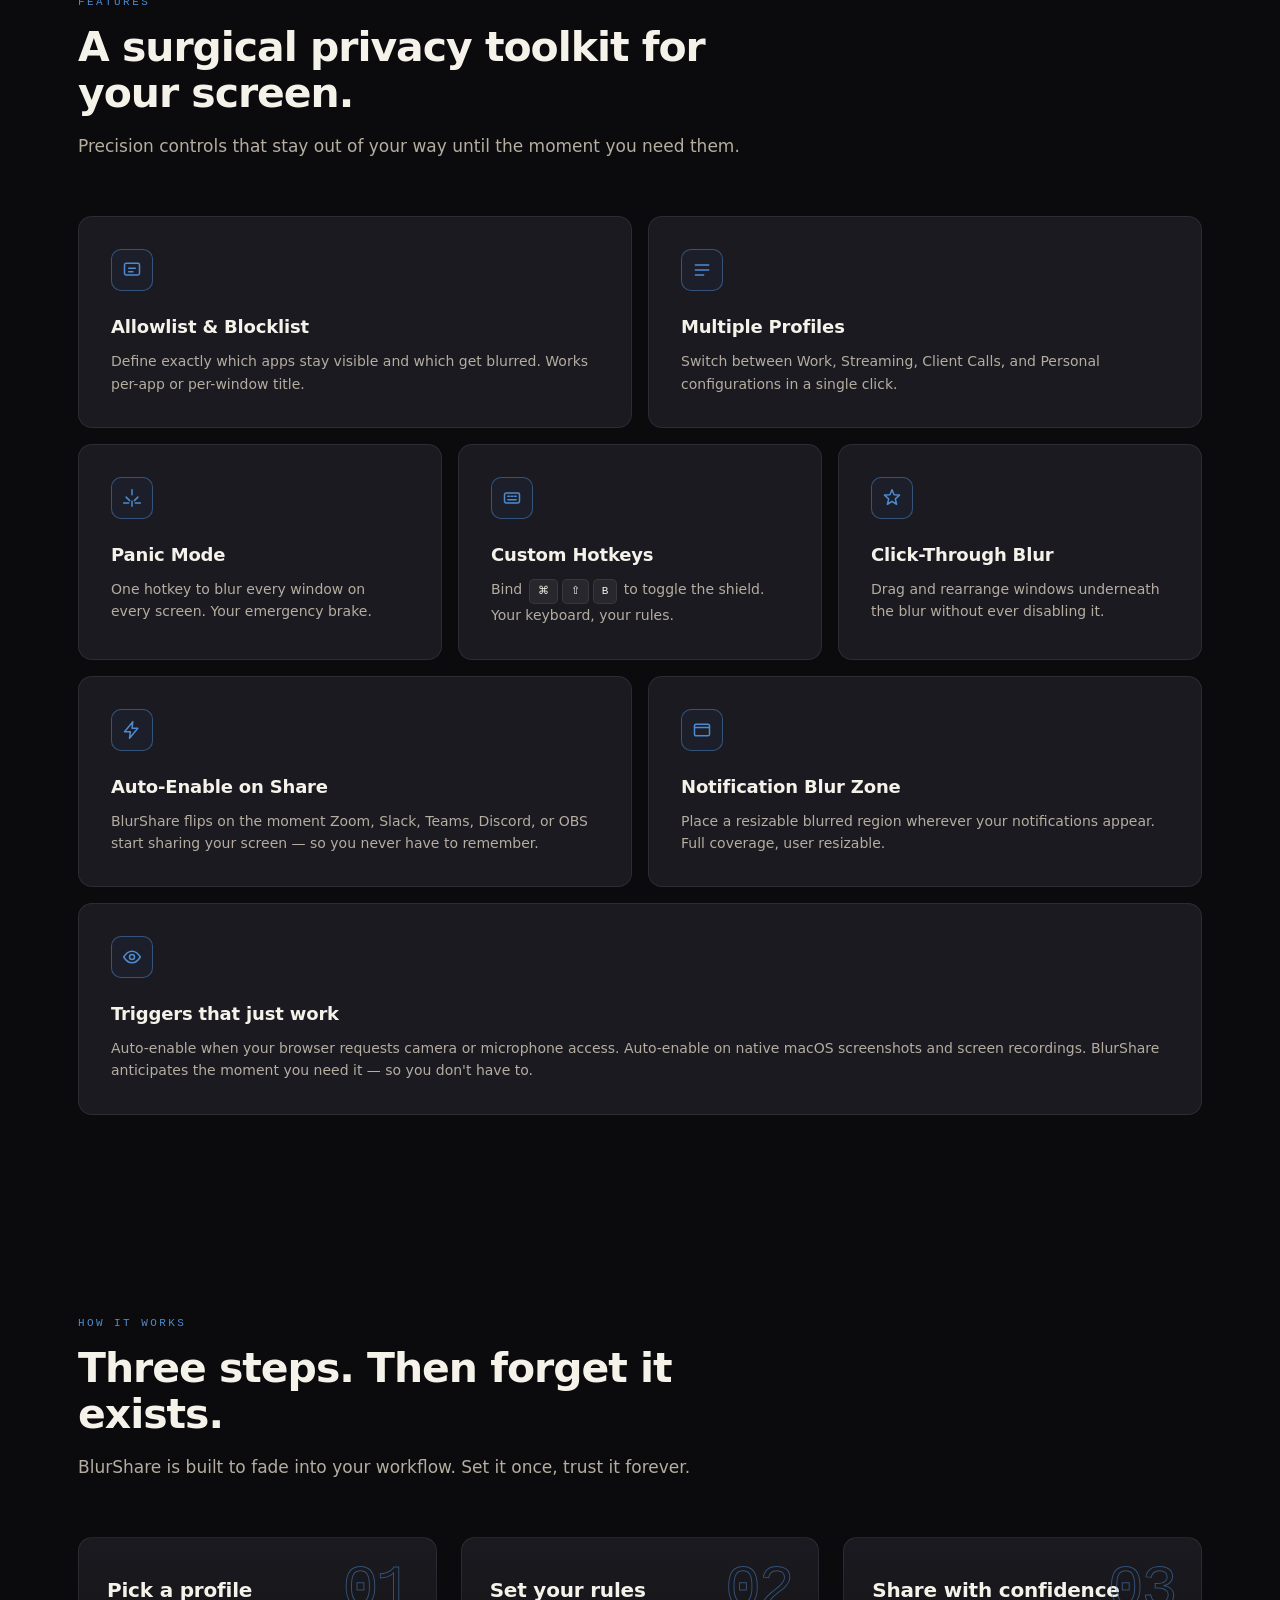
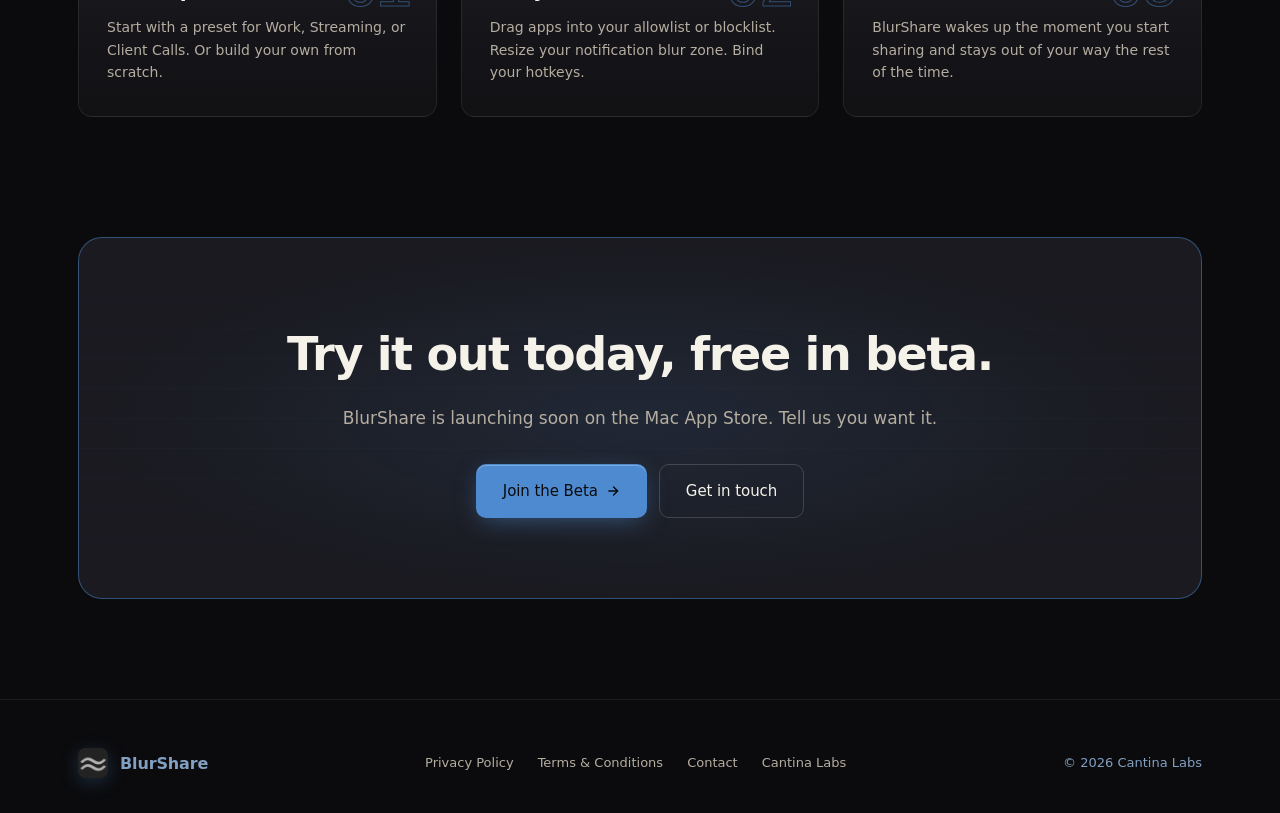
==== commit 8baa87d7: "rm waitlist" ====
--- a/index.html
+++ b/index.html
@@ -237,7 +237,7 @@
   <section id="cta" style="padding-top:20px">
     <div class="container">
       <div class="cta-block reveal">
-        <h2>Be first in line.</h2>
+        <h2>Try it out today, free in beta.</h2>
         <p>BlurShare is launching soon on the Mac App Store. Tell us you want it.</p>
         <div class="cta-ctas">
           <a class="btn btn-primary btn-lg" href="https://testflight.apple.com/join/V9GjfPta">
